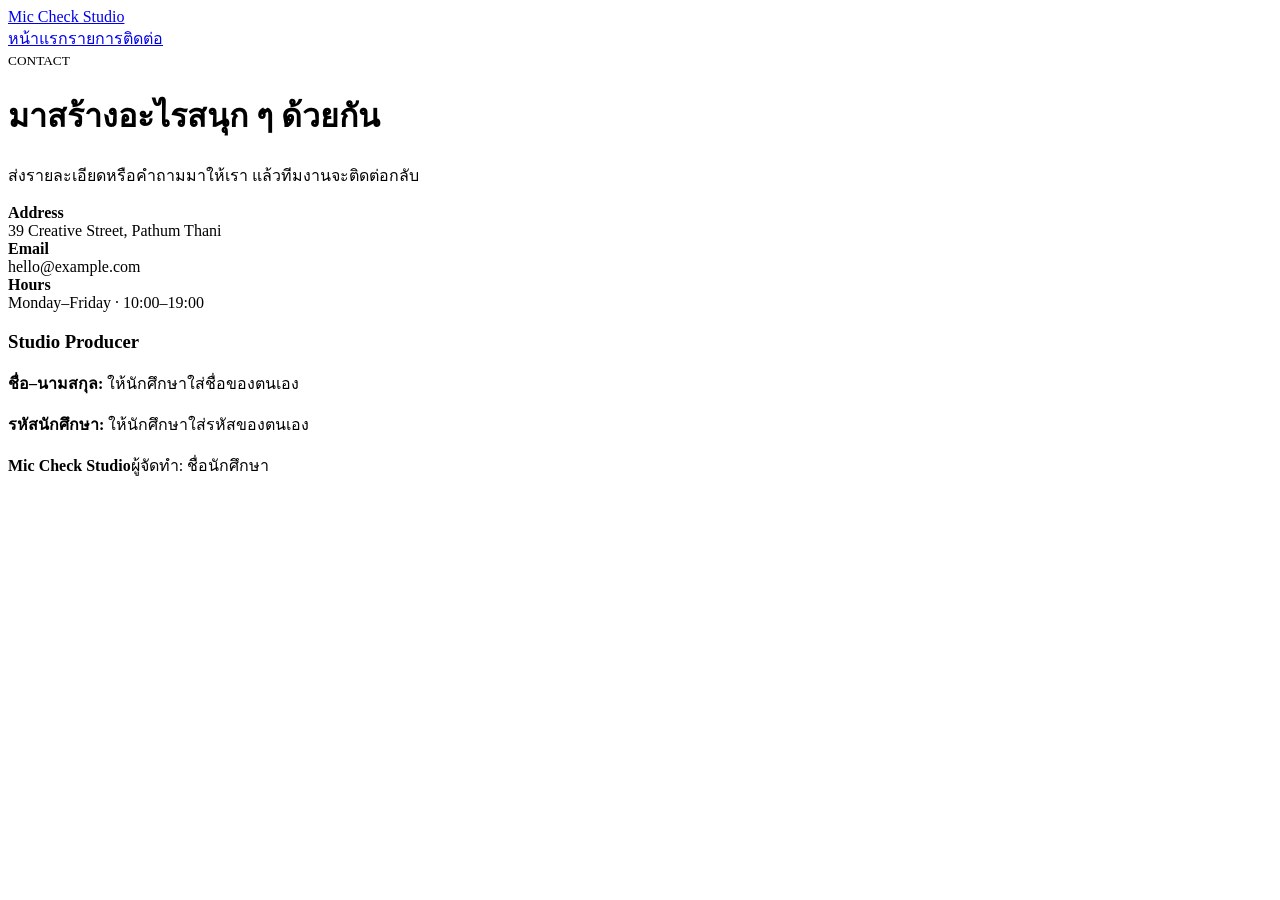
==== contact.html @ 78b605b7 "Add files via upload" ====
<!doctype html><html lang="th"><head><meta charset="utf-8"><meta name="viewport" content="width=device-width,initial-scale=1"><title>ติดต่อ | Mic Check Studio</title><link rel="stylesheet" href="assets/style.css"></head><body class="wave"><header class="header"><nav class="nav container"><a class="brand" href="listen.html">Mic Check Studio</a><div class="links"><a href="listen.html">หน้าแรก</a><a href="episodes.html">รายการ</a><a href="hello.html">ติดต่อ</a></div></nav></header><main class="contact"><div class="container contact-grid"><div class="contact-lead"><small>CONTACT</small><h1>มาสร้างอะไรสนุก ๆ ด้วยกัน</h1><p>ส่งรายละเอียดหรือคำถามมาให้เรา แล้วทีมงานจะติดต่อกลับ</p></div><div class="contact-info"><div class="detail"><strong>Address</strong><br>39 Creative Street, Pathum Thani</div><div class="detail"><strong>Email</strong><br>hello@example.com</div><div class="detail"><strong>Hours</strong><br>Monday–Friday · 10:00–19:00</div><div class="student"><h3>Studio Producer</h3><p><strong>ชื่อ–นามสกุล:</strong> ให้นักศึกษาใส่ชื่อของตนเอง</p><p><strong>รหัสนักศึกษา:</strong> ให้นักศึกษาใส่รหัสของตนเอง</p></div></div></div></main><footer class="footer"><div class="container footer-row"><strong>Mic Check Studio</strong><span class="footer-student">ผู้จัดทำ: ชื่อนักศึกษา</span></div></footer></body></html>
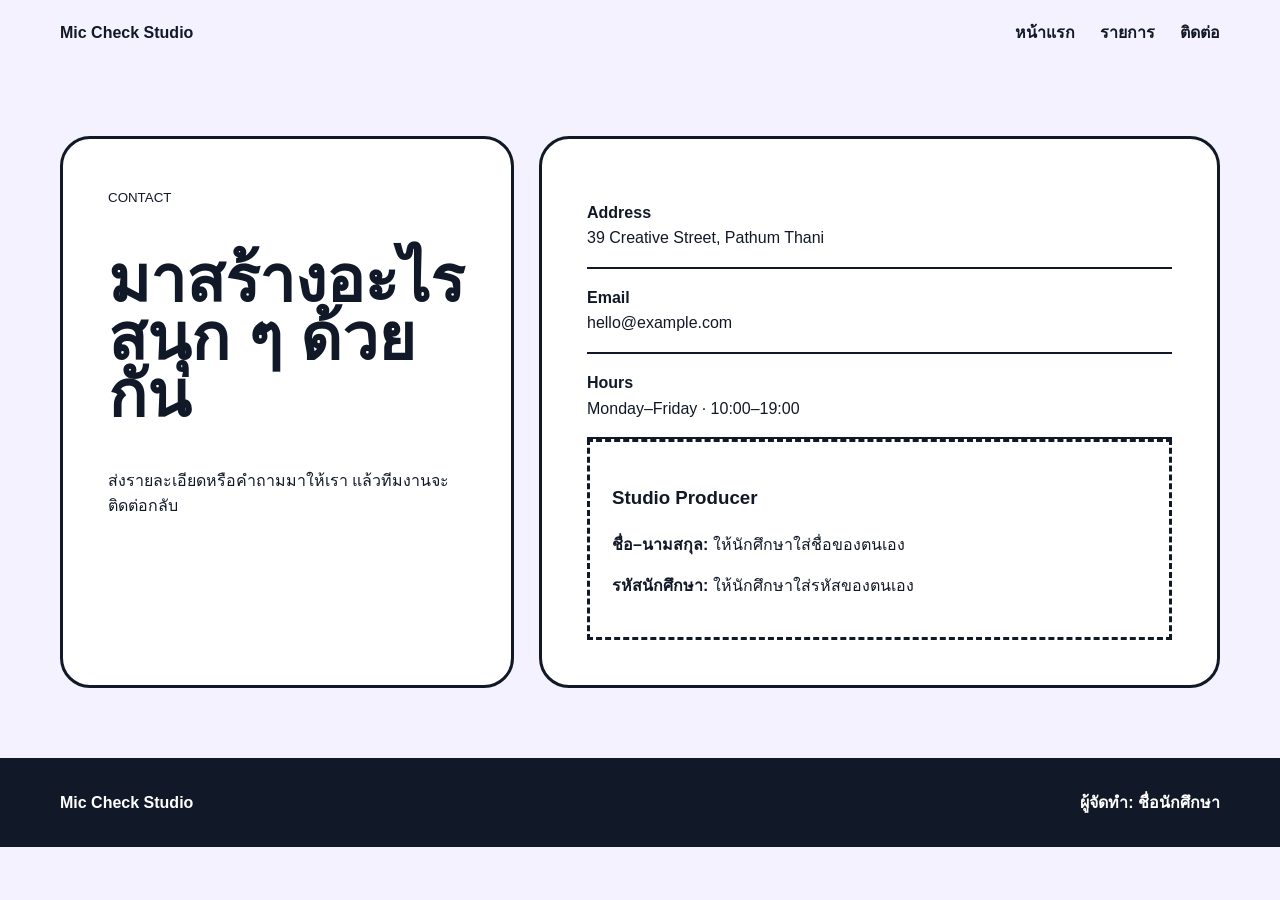
==== commit 78cb4573: "Update contact.html" ====
--- a/contact.html
+++ b/contact.html
@@ -1 +1 @@
-<!doctype html><html lang="th"><head><meta charset="utf-8"><meta name="viewport" content="width=device-width,initial-scale=1"><title>ติดต่อ | Mic Check Studio</title><link rel="stylesheet" href="assets/style.css"></head><body class="wave"><header class="header"><nav class="nav container"><a class="brand" href="listen.html">Mic Check Studio</a><div class="links"><a href="listen.html">หน้าแรก</a><a href="episodes.html">รายการ</a><a href="hello.html">ติดต่อ</a></div></nav></header><main class="contact"><div class="container contact-grid"><div class="contact-lead"><small>CONTACT</small><h1>มาสร้างอะไรสนุก ๆ ด้วยกัน</h1><p>ส่งรายละเอียดหรือคำถามมาให้เรา แล้วทีมงานจะติดต่อกลับ</p></div><div class="contact-info"><div class="detail"><strong>Address</strong><br>39 Creative Street, Pathum Thani</div><div class="detail"><strong>Email</strong><br>hello@example.com</div><div class="detail"><strong>Hours</strong><br>Monday–Friday · 10:00–19:00</div><div class="student"><h3>Studio Producer</h3><p><strong>ชื่อ–นามสกุล:</strong> ให้นักศึกษาใส่ชื่อของตนเอง</p><p><strong>รหัสนักศึกษา:</strong> ให้นักศึกษาใส่รหัสของตนเอง</p></div></div></div></main><footer class="footer"><div class="container footer-row"><strong>Mic Check Studio</strong><span class="footer-student">ผู้จัดทำ: ชื่อนักศึกษา</span></div></footer></body></html>+<!doctype html><html lang="th"><head><meta charset="utf-8"><meta name="viewport" content="width=device-width,initial-scale=1"><title>ติดต่อ | Mic Check Studio</title><link rel="stylesheet" href="assets/style.css"></head><body class="wave"><header class="header"><nav class="nav container"><a class="brand" href="listen.html">Mic Check Studio</a><div class="links"><a href="index.html">หน้าแรก</a><a href="">รายการ</a><a href="hello.html">ติดต่อ</a></div></nav></header><main class="contact"><div class="container contact-grid"><div class="contact-lead"><small>CONTACT</small><h1>มาสร้างอะไรสนุก ๆ ด้วยกัน</h1><p>ส่งรายละเอียดหรือคำถามมาให้เรา แล้วทีมงานจะติดต่อกลับ</p></div><div class="contact-info"><div class="detail"><strong>Address</strong><br>39 Creative Street, Pathum Thani</div><div class="detail"><strong>Email</strong><br>hello@example.com</div><div class="detail"><strong>Hours</strong><br>Monday–Friday · 10:00–19:00</div><div class="student"><h3>Studio Producer</h3><p><strong>ชื่อ–นามสกุล:</strong> ให้นักศึกษาใส่ชื่อของตนเอง</p><p><strong>รหัสนักศึกษา:</strong> ให้นักศึกษาใส่รหัสของตนเอง</p></div></div></div></main><footer class="footer"><div class="container footer-row"><strong>Mic Check Studio</strong><span class="footer-student">ผู้จัดทำ: ชื่อนักศึกษา</span></div></footer></body></html>
--- a/assets/style.css
+++ b/assets/style.css
@@ -0,0 +1 @@
+*{box-sizing:border-box}body{margin:0;font-family:Arial,"Noto Sans Thai",sans-serif;line-height:1.6}a{color:inherit}.container{width:min(1160px,91%);margin:auto}img{display:block;width:100%;object-fit:cover}.student{padding:22px;border:3px dashed currentColor}.footer-student{font-weight:900}body{background:#f5f2ff;color:#111827}.header{padding:20px 0}.nav{display:flex;justify-content:space-between;align-items:center}.brand{font-weight:900;text-decoration:none}.links{display:flex;gap:25px}.links a{text-decoration:none;font-weight:700}.wavebar{height:52px;background:repeating-linear-gradient(90deg,#6c4cff 0 8px,transparent 8px 16px);border-block:3px solid #111827}.hero{padding:55px 0}.hero-grid{display:grid;grid-template-columns:.9fr 1.1fr;gap:50px;align-items:center}.hero h1{font-size:clamp(4rem,8vw,8rem);line-height:.82;letter-spacing:-.07em;margin:20px 0}.hero img{height:610px;border-radius:220px 220px 30px 30px;box-shadow:18px 18px 0 #ffcb45}.button{display:inline-block;padding:14px 20px;background:#6c4cff;color:#fff;border-radius:99px;text-decoration:none;font-weight:900}.page-head{padding:65px 0 35px}.page-head h1{font-size:clamp(4rem,8vw,7rem);margin:0}.entry{display:grid;grid-template-columns:1fr 1fr;gap:40px;padding:35px 0;border-top:3px solid #111827}.entry img{height:390px;border-radius:30px}.entry h2{font-size:2.7rem}.contact{padding:70px 0}.contact-grid{display:grid;grid-template-columns:.8fr 1.2fr;gap:25px}.contact-grid>div{padding:45px;border:3px solid #111827;border-radius:30px;background:#fff}.contact h1{font-size:4rem;line-height:.9}.detail{padding:16px 0;border-bottom:2px solid #111827}.footer{padding:32px 0;background:#111827;color:#fff}.footer-row{display:flex;justify-content:space-between}@media(max-width:800px){.nav{padding:18px 0;align-items:flex-start;flex-direction:column}.links{width:100%;justify-content:space-between;gap:7px}.hero-grid,.ticket-card,.entry,.entry:nth-child(even),.contact-grid{grid-template-columns:1fr}.hero img,.entry img,.hero-card{height:400px}.entry:nth-child(even) img{order:0}.hero-copy{padding:35px}.ticket-card .hero-copy,.contact-lead{border-right:0}.footer-row{flex-direction:column;gap:15px}}
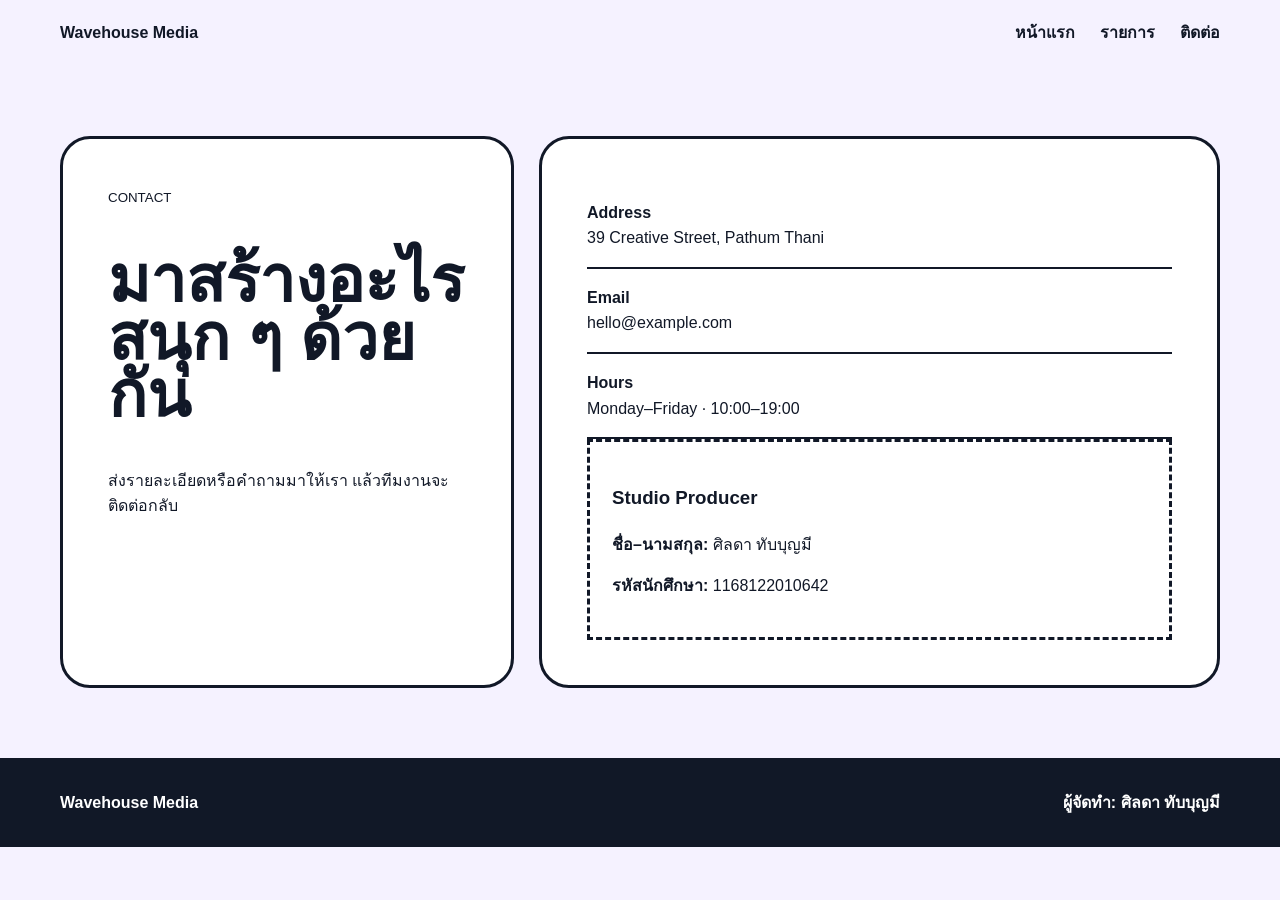
==== commit d51ba427: "Update contact.html" ====
--- a/contact.html
+++ b/contact.html
@@ -1 +1 @@
-<!doctype html><html lang="th"><head><meta charset="utf-8"><meta name="viewport" content="width=device-width,initial-scale=1"><title>ติดต่อ | Mic Check Studio</title><link rel="stylesheet" href="assets/style.css"></head><body class="wave"><header class="header"><nav class="nav container"><a class="brand" href="listen.html">Mic Check Studio</a><div class="links"><a href="index.html">หน้าแรก</a><a href="">รายการ</a><a href="hello.html">ติดต่อ</a></div></nav></header><main class="contact"><div class="container contact-grid"><div class="contact-lead"><small>CONTACT</small><h1>มาสร้างอะไรสนุก ๆ ด้วยกัน</h1><p>ส่งรายละเอียดหรือคำถามมาให้เรา แล้วทีมงานจะติดต่อกลับ</p></div><div class="contact-info"><div class="detail"><strong>Address</strong><br>39 Creative Street, Pathum Thani</div><div class="detail"><strong>Email</strong><br>hello@example.com</div><div class="detail"><strong>Hours</strong><br>Monday–Friday · 10:00–19:00</div><div class="student"><h3>Studio Producer</h3><p><strong>ชื่อ–นามสกุล:</strong> ให้นักศึกษาใส่ชื่อของตนเอง</p><p><strong>รหัสนักศึกษา:</strong> ให้นักศึกษาใส่รหัสของตนเอง</p></div></div></div></main><footer class="footer"><div class="container footer-row"><strong>Mic Check Studio</strong><span class="footer-student">ผู้จัดทำ: ชื่อนักศึกษา</span></div></footer></body></html>
+<!doctype html><html lang="th"><head><meta charset="utf-8"><meta name="viewport" content="width=device-width,initial-scale=1"><title>ติดต่อ | Mic Check Studio</title><link rel="stylesheet" href="assets/style.css"></head><body class="wave"><header class="header"><nav class="nav container"><a class="brand" href="listen.html">Wavehouse Media</a><div class="links"><a href="listen.html">หน้าแรก</a><a href="episodes.html">รายการ</a><a href="hello.html">ติดต่อ</a></div></nav></header><main class="contact"><div class="container contact-grid"><div class="contact-lead"><small>CONTACT</small><h1>มาสร้างอะไรสนุก ๆ ด้วยกัน</h1><p>ส่งรายละเอียดหรือคำถามมาให้เรา แล้วทีมงานจะติดต่อกลับ</p></div><div class="contact-info"><div class="detail"><strong>Address</strong><br>39 Creative Street, Pathum Thani</div><div class="detail"><strong>Email</strong><br>hello@example.com</div><div class="detail"><strong>Hours</strong><br>Monday–Friday · 10:00–19:00</div><div class="student"><h3>Studio Producer</h3><p><strong>ชื่อ–นามสกุล:</strong> ศิลดา ทับบุญมี</p><p><strong>รหัสนักศึกษา:</strong> 1168122010642</p></div></div></div></main><footer class="footer"><div class="container footer-row"><strong>Wavehouse Media</strong><span class="footer-student">ผู้จัดทำ: ศิลดา ทับบุญมี</span></div></footer></body></html>
